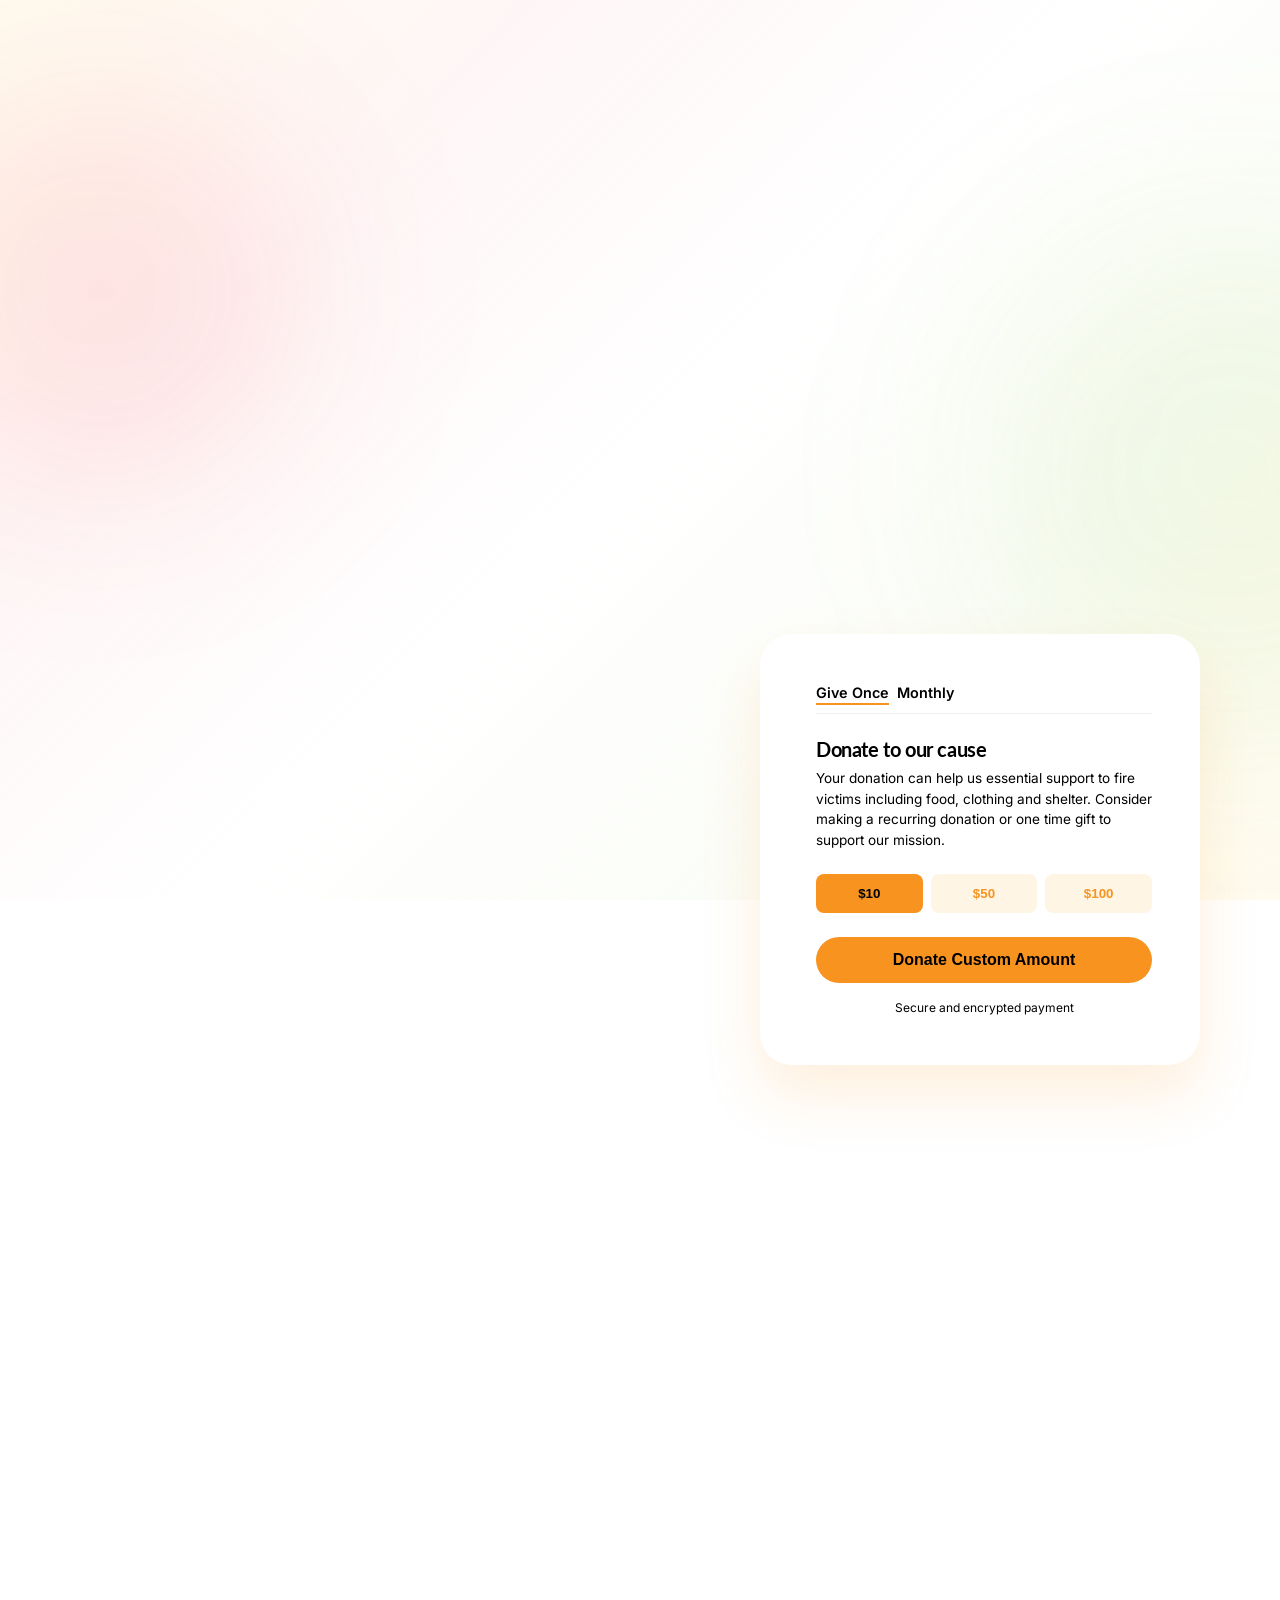
==== index.html @ 516f6cf6 "Introduce dedicated responsive donation page with Bank and PayPal layouts" ====
<!DOCTYPE html>
<html lang="en">
<head>
    <meta charset="UTF-8">
    <meta name="viewport" content="width=device-width, initial-scale=1.0">
    <title>Fire Victim Friends | Rekindling Hope</title>
    <meta name="description" content="Support and relief to fire victims in Uganda.">
    
    <!-- Fonts: Lato (Headings) & Inter (Body) -->
    <link rel="preconnect" href="https://fonts.googleapis.com">
    <link rel="preconnect" href="https://fonts.gstatic.com" crossorigin>
    <link href="https://fonts.googleapis.com/css2?family=Inter:wght@400;500;600&family=Lato:wght@400;700;800;900&display=swap" rel="stylesheet">
    
    <!-- Icons -->
    <script src="https://unpkg.com/@phosphor-icons/web"></script>
    
    <!-- CSS -->
    <link rel="stylesheet" href="css/style.css">
</head>
<body>

    <!-- Decorative Gradients Behind the App Wrapper -->
    <div class="blob blob-1"></div>
    <div class="blob blob-2"></div>

    <div class="app-wrapper">
        <!-- Modern Header -->
        <header class="site-header reveal">
            <a href="index.html" class="logo-container">
                <img src="https://i.imgur.com/8jLqH6D.png" alt="Fire Victim Friends Logo" style="height: 50px; width: auto; display: block; background: transparent;">
            </a>
            
            <nav class="header-nav">
                <a href="index.html" class="nav-link">Home</a>
                <a href="projects.html" class="nav-link">Our Projects</a>
                <a href="social-enterprise.html" class="nav-link">Social Enterprise</a>
                <a href="volunteer.html" class="nav-link">Volunteer</a>
                <a href="partnership.html" class="nav-link">Partnerships</a>
                <a href="about.html" class="nav-link">About Us</a>
                <a href="contact.html" class="nav-link">Contact Us</a>
            </nav>
            
            <div style="display:flex; gap: 12px; align-items: center;">
                <a href="#donate" class="btn btn-primary" style="padding: 10px 20px; font-size: 0.9rem;">
                    Donate <i class="ph-bold ph-heart"></i>
                </a>
                <button class="mobile-toggle" aria-label="Toggle Menu">
                    <i class="ph-bold ph-list"></i>
                </button>
            </div>
        </header>

        <!-- Dynamic Hero Section -->
        <div class="container" style="padding-top: 80px;">
            <div class="hero-wrapper" style="position: relative;">
                <section class="hero reveal">
                    <div class="hero-slider">
                        <!-- Slide 1 -->
                        <div class="hero-slide active">
                            <img src="https://i.imgur.com/C4ffpDA.jpg" alt="Emergency Relief" class="hero-bg">
                            <div class="hero-gradient"></div>
                            <div class="hero-content">
                                <div style="background:var(--color-primary-orange); display:inline-block; padding:8px 16px; border-radius:100px; font-weight:700; font-family:var(--font-heading); color:#FFF; margin-bottom: 24px;">
                                    Rekindling Hope, Rebuilding lives
                                </div>
                                <h1 class="hero-title">Together, We Can<br>Transform Lives</h1>
                                <p class="hero-subtitle">Fire victim friends is an organization established to provide support, relief and advocacy to fire victims in Uganda. Recognizing the devastating impact of fires on communities we aim to bridge the gap in emergency response, rehabilitation and reintegration.</p>
                                <div style="display:flex; gap:16px; margin-top:32px;">
                                    <a href="#donate" class="btn btn-primary">Donate Now</a>
                                    <a href="#involved" class="btn btn-outline" style="border-color:rgba(255,255,255,0.5); color:white;">Get Involved <i class="ph-bold ph-arrow-right"></i></a>
                                </div>
                            </div>
                        </div>
                        
                        <!-- Slide 2 -->
                        <div class="hero-slide">
                            <img src="https://i.imgur.com/4928Tff.jpg" alt="Prevention" class="hero-bg">
                            <div class="hero-gradient"></div>
                            <div class="hero-content">
                                <div style="background:var(--color-primary-red); display:inline-block; padding:8px 16px; border-radius:100px; font-weight:700; font-family:var(--font-heading); color:#FFF; margin-bottom: 24px;">
                                    Fire Prevention & Awareness
                                </div>
                                <h1 class="hero-title">Empowering Communities<br>Through Education</h1>
                                <p class="hero-subtitle">Conducting vital fire safety workshops and equipping schools, homes, and markets against future tragedies to save lives before disaster strikes.</p>
                                <div style="display:flex; gap:16px; margin-top:32px;">
                                    <a href="#donate" class="btn btn-primary">Donate Now</a>
                                    <a href="#involved" class="btn btn-outline" style="border-color:rgba(255,255,255,0.5); color:white;">Learn More <i class="ph-bold ph-arrow-right"></i></a>
                                </div>
                            </div>
                        </div>

                        <!-- Slide 3 -->
                        <div class="hero-slide">
                            <img src="https://i.imgur.com/upniMrK.jpg" alt="Rebuilding" class="hero-bg">
                            <div class="hero-gradient"></div>
                            <div class="hero-content">
                                <div style="background:var(--color-teal); display:inline-block; padding:8px 16px; border-radius:100px; font-weight:700; font-family:var(--font-heading); color:#FFF; margin-bottom: 24px;">
                                    Psychosocial Support
                                </div>
                                <h1 class="hero-title">Healing Trauma,<br>Rebuilding Lives</h1>
                                <p class="hero-subtitle">Providing counseling, therapy, and peer support networks designed to help families and vulnerable children overcome the psychological devastation of fires.</p>
                                <div style="display:flex; gap:16px; margin-top:32px;">
                                    <a href="#donate" class="btn btn-primary">Donate Now</a>
                                    <a href="#involved" class="btn btn-outline" style="border-color:rgba(255,255,255,0.5); color:white;">Learn More <i class="ph-bold ph-arrow-right"></i></a>
                                </div>
                            </div>
                        </div>
                    </div>
                </section>
                <!-- Floating Donate Widget -->
                <div class="floating-widget" id="donate">
                    <div class="widget-tabs">
                        <div class="widget-tab active">Give Once</div>
                        <div class="widget-tab">Monthly</div>
                    </div>
                    <h3 style="font-size:1.25rem; margin-bottom:8px;">Donate to our cause</h3>
                    <p style="font-size:0.85rem; margin-bottom:16px;">Your donation can help us essential support to fire victims including food, clothing and shelter. Consider making a recurring donation or one time gift to support our mission.</p>
                    
                    <div class="donation-amounts">
                        <button class="amt-btn active">$10</button>
                        <button class="amt-btn">$50</button>
                        <button class="amt-btn">$100</button>
                    </div>
                    
                    <button class="btn btn-primary" style="width: 100%;">Donate Custom Amount</button>
                    <p style="text-align:center; font-size:0.75rem; color:var(--color-text-gray); margin-top:16px;">
                        <i class="ph-fill ph-lock-key"></i> Secure and encrypted payment
                    </p>
                </div>
            </div> <!-- End hero-wrapper -->
            
            <!-- About & Mission Section -->
            <section class="section" style="padding-top: 260px;" id="about">
                <div class="support-inline reveal" style="justify-content:center; text-align:center; position:relative; display:flex; flex-direction:column; align-items:center;">
                    <h2 style="font-size:clamp(3rem, 5vw, 4rem); font-weight:900; letter-spacing:-0.03em; max-width:800px; margin:0 auto; line-height:1.1;">
                        Our Journey of <span style="background: linear-gradient(135deg, var(--color-primary-orange), var(--color-primary-red)); -webkit-background-clip: text; background-clip: text; -webkit-text-fill-color: transparent;">Impact:</span><br>Transforming Lives
                    </h2>
                    <!-- Hand-drawn style arrow SVG positioned relatively off-center -->
                    <svg class="drawn-arrow" viewBox="0 0 100 50" fill="none" stroke="currentColor" stroke-width="4" stroke-linecap="round" style="position:relative; margin-top:16px; transform:translateY(0) scale(1.2);">
                        <path d="M5,25 Q50,-10 95,25 M80,10 L95,25 L80,40" />
                    </svg>
                </div>

                <div class="bento-grid">
                    <!-- Founder Story (Span 2) -->
                    <div class="bento-card card-span-2 row-span-2 reveal" style="background:#f68d1b;">
                        <h3 style="font-size: 2rem; margin-bottom: 16px; color:#000;">From Tragedy to Action</h3>
                        <p style="margin-bottom: 24px; color:#000;">Our journey began when founder Muhereza Augustine witnessed a devastating fire ravage a school dormitory, leaving hundreds without belongings. This trauma sparked a deep empathy and a vow to extend a helping hand to fire victims, and so FVF was born. We are committed to providing immediate relief, long-term support, and advocating for fire prevention and safety.</p>
                        <img src="https://i.imgur.com/TGIzqh8.jpg" alt="Students Help" style="border-radius:var(--radius-md); height: 180px; width: 100%; object-fit: cover;">
                    </div>

                    <!-- Mission Card -->
                    <div class="bento-card stat-card blue reveal" style="transition-delay: 0.1s; padding: var(--space-lg);">
                        <i class="ph-fill ph-target" style="font-size:2rem; margin-bottom:16px;"></i>
                        <h4 style="font-size:1.5rem; margin-bottom:8px; color:#ffffff;">Our Mission</h4>
                        <p style="color:rgba(255,255,255,0.9); font-size:1rem;">Fire victim friends (fvf) provides emotional support resources and relief to those affected by fires helping them rebuild their lives.</p>
                    </div>

                    <!-- Vision Card -->
                    <div class="bento-card stat-card purple reveal" style="transition-delay: 0.2s; padding: var(--space-lg);">
                        <i class="ph-fill ph-eye" style="font-size:2rem; margin-bottom:16px;"></i>
                        <h4 style="font-size:1.5rem; margin-bottom:8px; color:#ffffff;">Our Vision</h4>
                        <p style="color:rgba(255,255,255,0.9); font-size:1rem;">A world where fire victims receive compassionate support, empowering them to overcome tragedy and thrive.</p>
                    </div>

                    <!-- Values Card (Span 2) -->
                    <div class="bento-card card-span-2 reveal" style="background:#F4F9FF; border:1px solid #E1EFFF; display:flex; flex-direction:column; justify-content:center;">
                        <h3 style="font-size: 1.7rem; color:var(--color-primary-blue); margin-bottom: 16px;">Our Core Values</h3>
                        <div style="display:flex; flex-wrap:wrap; gap:12px;">
                            <span style="background:white; color:var(--color-primary-blue); padding:8px 16px; border-radius:100px; font-weight:600; font-size:0.9rem; box-shadow:0 2px 10px rgba(0,0,0,0.05);">Compassion</span>
                            <span style="background:white; color:var(--color-primary-orange); padding:8px 16px; border-radius:100px; font-weight:600; font-size:0.9rem; box-shadow:0 2px 10px rgba(0,0,0,0.05);">Empathy</span>
                            <span style="background:white; color:var(--color-lime); padding:8px 16px; border-radius:100px; font-weight:600; font-size:0.9rem; box-shadow:0 2px 10px rgba(0,0,0,0.05);">Support</span>
                            <span style="background:white; color:var(--color-teal); padding:8px 16px; border-radius:100px; font-weight:600; font-size:0.9rem; box-shadow:0 2px 10px rgba(0,0,0,0.05);">Integrity</span>
                            <span style="background:white; color:var(--color-primary-red); padding:8px 16px; border-radius:100px; font-weight:600; font-size:0.9rem; box-shadow:0 2px 10px rgba(0,0,0,0.05);">Community</span>
                        </div>
                    </div>
                </div>
            </section>

            <!-- Programs & Work Section -->
            <section class="section" id="programs" style="padding-top:0;">
                <div class="support-inline reveal" style="margin-top:0; justify-content:center; text-align:center;">
                    <h2 style="font-size:clamp(2.5rem, 4.5vw, 3.5rem); font-weight:900; letter-spacing:-0.03em; max-width:800px; margin:0 auto; line-height:1.1;">
                        Our <span style="background: linear-gradient(135deg, var(--color-primary-blue), var(--color-teal)); -webkit-background-clip: text; background-clip: text; -webkit-text-fill-color: transparent;">Work:</span> 5 Main Programs
                    </h2>
                </div>
                
                <div class="bento-grid">
                    <!-- Program 1: Emergency relief -->
                    <div class="bento-card card-span-2 reveal" style="padding: 0; display:flex; flex-direction:column;">
                        <img src="https://i.imgur.com/C4ffpDA.jpg" style="width: 100%; height: 220px; object-fit: cover;">
                        <div style="padding: var(--space-xl); display:flex; gap:16px; align-items:flex-start;">
                            <div style="background:var(--color-primary-red); color:white; padding:16px; border-radius:16px;">
                                <i class="ph-bold ph-first-aid-kit" style="font-size:2rem;"></i>
                            </div>
                            <div>
                                <h3 style="font-size:1.5rem; margin-bottom:8px; color:var(--color-primary-red);">1. Emergency Relief and Support</h3>
                                <p style="font-size:0.95rem; margin-bottom:12px; color:#000;"><strong>Objective:</strong> Provide immediate relief and support to fire victims in Uganda including food, shelter, clothing, financial and medical assistance.</p>
                                <p style="font-size:0.85rem; margin-bottom:8px; color:#000;"><strong>Target Group:</strong> Fire victim in Uganda, affected in schools, homes, markets or vehicle fires.</p>
                                <ul style="font-size:0.85rem; padding-left:16px; color:#000;">
                                    <li>Distribute emergency relief supplies eg food, blankets and clothing</li>
                                    <li>Provide medical assistance and psychological support</li>
                                    <li>Offer temporary shelter and accomodation program</li>
                                </ul>
                                <a href="emergency-relief.html" class="btn btn-outline" style="border-color:var(--color-primary-red); color:#000; margin-top:24px; border-width:2px; font-weight:700;">EXPLORE EXCLUSIVE LAYOUT <i class="ph-bold ph-arrow-right"></i></a>
                            </div>
                        </div>
                    </div>

                    <!-- Program 2: Fire prevention -->
                    <div class="bento-card card-span-2 reveal" style="padding: 0; display:flex; flex-direction:column; transition-delay: 0.1s;">
                        <img src="https://i.imgur.com/BBdbvI9.jpg" style="width: 100%; height: 220px; object-fit: cover;">
                        <div style="padding: var(--space-xl); display:flex; gap:16px; align-items:flex-start;">
                            <div style="background:var(--color-primary-orange); color:white; padding:16px; border-radius:16px;">
                                <i class="ph-bold ph-shield-warning" style="font-size:2rem;"></i>
                            </div>
                            <div>
                                <h3 style="font-size:1.5rem; margin-bottom:8px; color:var(--color-primary-orange);">2. Fire Prevention and Awareness</h3>
                                <p style="font-size:0.95rem; margin-bottom:12px; color:#000;"><strong>Objective:</strong> Raise awareness about fire prevention and safety measures in Uganda, particularly in schools, homes and markets.</p>
                                <p style="font-size:0.85rem; margin-bottom:8px; color:#000;"><strong>Target Group:</strong> Communities, schools and market vendors in Uganda</p>
                                <ul style="font-size:0.85rem; padding-left:16px; color:#000;">
                                    <li>Conduct fire safety workshops and training sessions.</li>
                                    <li>Distribute safety materials such as brochures and posters.</li>
                                    <li>Organise community events and campaigns.</li>
                                </ul>
                                <a href="#" class="btn btn-outline" style="border-color:var(--color-primary-orange); color:#000; margin-top:24px; border-width:2px; font-weight:700;">LEARN MORE</a>
                            </div>
                        </div>
                    </div>

                    <!-- Program 3: Livelihood -->
                    <div class="bento-card card-span-2 reveal" style="padding: 0; display:flex; flex-direction:column;">
                        <img src="https://i.imgur.com/cbEAkJA.jpg" style="width: 100%; height: 220px; object-fit: cover;">
                        <div style="padding: var(--space-xl); display:flex; gap:16px; align-items:flex-start;">
                            <div style="background:var(--color-lime); color:white; padding:16px; border-radius:16px;">
                                <i class="ph-bold ph-briefcase" style="font-size:2rem;"></i>
                            </div>
                            <div>
                                <h3 style="font-size:1.5rem; margin-bottom:8px; color:var(--color-lime);">3. Livelihood Support & Econ Dev</h3>
                                <p style="font-size:0.95rem; margin-bottom:12px; color:#000;"><strong>Objective:</strong> Support fire victims in rebuilding their livehoods and achieving economic empowerment</p>
                                <p style="font-size:0.85rem; margin-bottom:8px; color:#000;"><strong>Target Group:</strong> Fire victims who lost their business or livelihoods.</p>
                                <ul style="font-size:0.85rem; padding-left:16px; color:#000;">
                                    <li>Provide vocational training and business skills development</li>
                                    <li>Offer microfinance and start up support for businesses</li>
                                    <li>Provide tools and equipments for income generating activities.</li>
                                </ul>
                                <a href="#" class="btn btn-outline" style="border-color:var(--color-lime); color:#000; margin-top:24px; border-width:2px; font-weight:700;">LEARN MORE</a>
                            </div>
                        </div>
                    </div>

                    <!-- Program 4: Psychosocial -->
                    <div class="bento-card card-span-2 reveal" style="padding: 0; display:flex; flex-direction:column; transition-delay: 0.1s;">
                        <img src="https://i.imgur.com/TGIzqh8.jpg" style="width: 100%; height: 220px; object-fit: cover;">
                        <div style="padding: var(--space-xl); display:flex; gap:16px; align-items:flex-start;">
                            <div style="background:var(--color-teal); color:white; padding:16px; border-radius:16px;">
                                <i class="ph-bold ph-heart" style="font-size:2rem;"></i>
                            </div>
                            <div>
                                <h3 style="font-size:1.5rem; margin-bottom:8px; color:var(--color-teal);">4. Psychosocial Support & Trauma</h3>
                                <p style="font-size:0.95rem; margin-bottom:12px; color:#000;">Healing fire victims particularly children and vulnerable populations.</p>
                                <p style="font-size:0.85rem; margin-bottom:8px; color:#000;"><strong>Target Group:</strong> Fire victims who have experienced trauma and distress</p>
                                <ul style="font-size:0.85rem; padding-left:16px; color:#000;">
                                    <li>Conduct counseling and therapy sessions.</li>
                                    <li>Organise support groups and peer-peer support networks</li>
                                    <li>Provide play therapy and recreational activities for children.</li>
                                </ul>
                                <a href="#" class="btn btn-outline" style="border-color:var(--color-teal); color:#000; margin-top:24px; border-width:2px; font-weight:700;">LEARN MORE</a>
                            </div>
                        </div>
                    </div>

                    <!-- Program 5 & FsF Grant Funding -->
                    <div class="bento-card card-span-4 impact-hero-card reveal" style="border-radius: var(--radius-2xl);">
                        <div class="ih-content">
                            <div class="program-pill" style="background:#fff; color:var(--color-primary-blue);">5. Safety Infrastructure & FsF Grant</div>
                            <h3 style="font-size:2.2rem; margin-bottom:16px; color:#fff;">Fire safety infrastructure and equipment & FsF Grant Funding</h3>
                            <p style="color:rgba(255,255,255,0.9); margin-bottom:12px;"><strong>Objective:</strong> Improve fire safety infrastructure and equipment in schools homes and markets in Uganda.</p>
                            <ul style="color:rgba(255,255,255,0.9); font-size:0.95rem; padding-left:20px; margin-bottom:24px;">
                                <li>Install fire alarms and suppression systems</li>
                                <li>Provide fire extinguishers and other fire fighting equipments</li>
                                <li>Conduct fire safety inspection and risks assessments.</li>
                            </ul>
                            <p style="background:#fff; color:#000; padding:16px; border-radius:12px; font-size:0.95rem;"><strong>NB: Adding FsF grant funding content:</strong> Our grant funding programs are set to offer financial assistance to victims re-entering the workforce and launching new startups. Apply today for livelihood rehabilitation.</p>
                            <a href="#" class="btn btn-outline" style="border-color:var(--color-primary-blue); color:#000; background:#fff; margin-top:16px; border-width:2px; font-weight:700;">LEARN MORE</a>
                        </div>
                        <div class="ih-image">
                            <!-- Needs a vertical image -->
                            <img src="https://i.imgur.com/BBdbvI9.jpg" alt="Livelihood">
                        </div>
                    </div>
                </div>
            </section>
            
            <!-- Get Involved Section -->
            <section class="section" id="involved" style="padding-top:0;">
                <div class="bento-grid">
                    <div class="bento-card card-span-4 reveal" style="background:#8fc740; color:#000; padding:var(--space-2xl);">
                        <div style="text-align:center; margin-bottom:32px;">
                            <h2 style="font-size:3rem; margin-bottom:16px; color:#000;">Get Involved</h2>
                            <p style="max-width:600px; margin:0 auto; color:#000; font-size:1.1rem;">At fvf we believe everyone deserves support and hope after a fire disaster. You can get involved through:</p>
                        </div>
                        
                        <div class="get-involved-grid">
                            <!-- Volunteer -->
                            <div style="background:white; padding:24px; border-radius:16px; box-shadow:var(--shadow-soft);">
                                <div class="icon-frame pulse-anim" style="background:var(--color-primary-blue); color:white;">
                                    <i class="ph-bold ph-users" style="font-size:1.8rem;"></i>
                                </div>
                                <h4 style="font-size:1.25rem; margin-bottom:8px; color:var(--color-primary-blue);">Volunteer with us</h4>
                                <p style="font-size:0.9rem; color:#000;">Join our team of dedicated volunteers who help us provide support to fire victims. Participate in our outreach programs and grant funding programs, fundraising events and disaster response efforts.</p>
                            </div>
                            
                            <!-- Support Enterprises -->
                            <div style="background:white; padding:24px; border-radius:16px; box-shadow:var(--shadow-soft);">
                                <div class="icon-frame pulse-anim" style="background:var(--color-lime); color:white; animation-delay: 0.2s;">
                                    <i class="ph-bold ph-shopping-cart" style="font-size:1.8rem;"></i>
                                </div>
                                <h4 style="font-size:1.25rem; margin-bottom:8px; color:var(--color-lime);">Support our social enterprises</h4>
                                <p style="font-size:0.9rem; color:#000;">Supporting our fvf social enterprises helps us raise funds to help fire victims out there. Any purchase can make a great difference to fire victims.</p>
                            </div>

                            <!-- Spread the word -->
                            <div style="background:white; padding:24px; border-radius:16px; box-shadow:var(--shadow-soft);">
                                <div class="icon-frame pulse-anim" style="background:var(--color-primary-orange); color:white; animation-delay: 0.4s;">
                                    <i class="ph-bold ph-megaphone" style="font-size:1.8rem;"></i>
                                </div>
                                <h4 style="font-size:1.25rem; margin-bottom:8px; color:var(--color-primary-orange);">Spread the word</h4>
                                <p style="font-size:0.9rem; color:#000;">Share our story and mission to a friend and family. Help us raise awareness about the importance of supporting fire victims and work we do.</p>
                            </div>

                            <!-- Partner with us -->
                            <div style="background:white; padding:24px; border-radius:16px; box-shadow:var(--shadow-soft);">
                                <div class="icon-frame pulse-anim" style="background:var(--color-teal); color:white; animation-delay: 0.6s;">
                                    <i class="ph-bold ph-handshake" style="font-size:1.8rem;"></i>
                                </div>
                                <h4 style="font-size:1.25rem; margin-bottom:8px; color:var(--color-teal);">Partner with us</h4>
                                <p style="font-size:0.9rem; color:#000;">Consider partnering with us to support our mission and goals. We welcome opportunities to collaborate with organizations and individuals who share our vision.</p>
                            </div>
                        </div>

                        <!-- Final Call to Action -->
                        <div style="text-align:center; margin-top:48px; padding-top:40px; border-top:1px solid rgba(0,0,0,0.1);">
                            <h3 style="font-size:2rem; margin-bottom:16px; color:#000;">Ready to make an impact?</h3>
                            <p style="font-size:1.1rem; color:#000; margin-bottom:24px; max-width: 600px; margin-left: auto; margin-right: auto;">Join us in our mission to bring relief, rebuild lives, and protect communities from the devastation of fires.</p>
                            <a href="#donate" class="btn btn-primary" style="font-size: 1.1rem; padding: 16px 32px; box-shadow: 0 10px 20px rgba(0,0,0,0.15); background:var(--color-primary-blue); color:#fff; border:none;">GET INVOLVED TODAY <i class="ph-bold ph-arrow-right"></i></a>
                        </div>
                    </div>
                </div>
            </section>

            <!-- Footer & Additional Content -->
            <!-- Awwwards-Level Premium Footer -->
            <div class="container" style="margin-bottom: var(--space-2xl); padding-bottom: var(--space-xl);">
                <footer class="premium-footer reveal" id="resources">
                    
                    <!-- Mega Typography CTA -->
                    <div class="footer-mega-cta">
                        <h2>Ready to build<br>impactful futures?</h2>
                        <a href="donate.html" class="btn btn-primary" style="padding: 16px 32px; font-size: 1.1rem; flex-shrink: 0;">Make an Impact <i class="ph-bold ph-arrow-right"></i></a>
                    </div>

                    <!-- Main Content Grid -->
                    <div class="footer-main-grid">
                        <!-- Brand Column -->
                        <div class="footer-brand">
                            <a href="index.html" class="logo-container" style="display:inline-flex; margin-bottom:24px; background: transparent; padding: 0;">
                                <img src="https://i.imgur.com/8jLqH6D.png" alt="Fire Victim Friends Logo" style="height: 100px; width: auto; display: block; background: transparent;">
                            </a>
                            <p>Providing emotional support, vital resources, and crisis relief to those affected by fires across Uganda.</p>
                            
                            <div class="footer-socials">
                                <a href="#" aria-label="Twitter"><i class="ph-fill ph-twitter-logo"></i></a>
                                <a href="#" aria-label="Instagram"><i class="ph-fill ph-instagram-logo"></i></a>
                                <a href="#" aria-label="LinkedIn"><i class="ph-fill ph-linkedin-logo"></i></a>
                                <a href="#" aria-label="Facebook"><i class="ph-fill ph-facebook-logo"></i></a>
                            </div>
                        </div>

                        <!-- Navigation 1 -->
                        <div class="footer-links">
                            <h4>Explore Platform</h4>
                            <ul>
                                <li><a href="about.html">About FVF</a></li>
                                <li><a href="projects.html">Our Mission</a></li>
                                <li><a href="index.html#grant">FsF Grant Funding</a></li>
                                <li><a href="partnership.html">Partners & Donors</a></li>
                            </ul>
                        </div>

                        <!-- Navigation 2 -->
                        <div class="footer-links">
                            <h4>Resources</h4>
                            <ul>
                                <li><a href="#">Latest News</a></li>
                                <li><a href="#">Impact Reports</a></li>
                                <li><a href="#">Gallery & Media</a></li>
                                <li><a href="contact.html">Contact Us</a></li>
                            </ul>
                        </div>

                        <!-- Newsletter Column -->
                        <div class="footer-links">
                            <h4>Stay Updated</h4>
                            <p style="color: #fff; font-size: 0.95rem; margin-bottom: 0;">Join our community newsletter for impact stories and urgent initiatives.</p>
                            <form class="nl-form" onsubmit="event.preventDefault();">
                                <input type="email" class="nl-input" placeholder="Enter your email address" required>
                                <button type="submit" class="nl-submit" aria-label="Subscribe"><i class="ph-bold ph-arrow-right"></i></button>
                            </form>
                        </div>
                    </div>

                    <!-- Sub Footer -->
                    <div class="footer-bottom">
                        <div>&copy; 2026 Fire Victim Friends NGO. "Rekindling Hope, Rebuilding lives"</div>
                        <div class="footer-bottom-links">
                            <a href="#">Privacy Policy</a>
                            <a href="#">Terms of Service</a>
                            <a href="#" onclick="window.scrollTo({top: 0, behavior: 'smooth'}); return false;">Back to Top <i class="ph-bold ph-caret-up"></i></a>
                        </div>
                    </div>
                </footer>
            </div>
        </div>
    </div>

    <!-- Lenis Smooth Scroll -->
    <script src="https://cdn.jsdelivr.net/gh/studio-freight/lenis@1.0.29/bundled/lenis.min.js"></script>
    
    <!-- Custom Interactions -->
    <script src="js/main.js"></script>
</body>
</html>
---- css/style.css ----
:root {
  /* Brand Colors from Logo */
  --color-primary-red: #ED1C24;
  --color-primary-orange: #F7931E;
  --color-primary-blue: #2E3192;
  --color-light-blue: #00AEEF;
  --color-teal: #00A79D;
  --color-lime: #8CC63F;

  /* Modern Palette for the Bento Design */
  --color-bg-gradient-start: #FFE4CC;
  --color-bg-gradient-end: #FFFFFF;
  --color-card-bg: #FFFFFF;
  
  /* Accent stat box colors */
  --color-stat-purple: var(--color-primary-blue);
  --color-stat-orange: var(--color-primary-orange);
  --color-stat-blue: var(--color-light-blue);
  --color-stat-yellow: var(--color-lime);

  /* Text Colors */
  --color-text-dark: #000000;
  --color-text-gray: #000000;
  --color-text-light: #FFFFFF;

  /* Typography */
  --font-heading: 'Lato', sans-serif;
  --font-body: 'Inter', sans-serif;

  /* Radii */
  --radius-sm: 8px;
  --radius-md: 16px;
  --radius-lg: 24px;
  --radius-xl: 32px;
  --radius-2xl: 48px;
  --radius-full: 9999px;

  /* Spacing */
  --space-xs: 8px;
  --space-sm: 16px;
  --space-md: 24px;
  --space-lg: 32px;
  --space-xl: 48px;
  --space-2xl: 64px;
  --space-3xl: 96px;
  --space-4xl: 128px;

  /* Shadows */
  --shadow-soft: 0 10px 40px rgba(0, 0, 0, 0.05);
  --shadow-hover: 0 20px 50px rgba(0, 0, 0, 0.1);
  --shadow-floating: 0 30px 60px rgba(247, 147, 30, 0.15);
}

/* Reset */
* {
  margin: 0;
  padding: 0;
  box-sizing: border-box;
}

html {
  font-size: 16px;
}

html, body {
  overflow-x: hidden;
  width: 100%;
}

body {
  font-family: var(--font-body);
  color: var(--color-text-dark);
  background-color: #FFF;
  line-height: 1.5;
  -webkit-font-smoothing: antialiased;
  padding: 0;
}

body::before {
  content: '';
  position: fixed;
  top: 0; left: 0;
  width: 100vw; height: 100vh;
  z-index: -10;
  pointer-events: none;
  background: linear-gradient(135deg, rgba(255, 245, 214, 0.4) 0%, rgba(237, 28, 36, 0.04) 25%, #ffffff 50%, rgba(140, 198, 63, 0.04) 75%, rgba(255, 245, 214, 0.4) 100%);
  transform: translateZ(0); /* Cache the underlying huge gradient texture */
}

/* Typography */
h1, h2, h3, h4, h5, h6 {
  font-family: var(--font-heading);
  color: var(--color-text-dark);
  line-height: 1.1;
  letter-spacing: -0.02em;
}

p {
  color: var(--color-text-gray);
}

a {
  text-decoration: none;
  color: inherit;
}

img {
  max-width: 100%;
  border-radius: var(--radius-lg);
  display: block;
}

/* App Wrapper styling */
.app-wrapper {
  max-width: 1440px;
  margin: 0 auto;
  background-color: transparent;
  width: 100%;
  position: relative;
}

/* Header */
.site-header {
  position: fixed;
  top: 0;
  left: 0;
  right: 0;
  margin: 0 auto;
  max-width: 1440px;
  width: 100%;
  padding: 24px var(--space-lg);
  display: flex;
  justify-content: space-between;
  align-items: center;
  z-index: 100;
  background: transparent;
  transition: all 0.4s cubic-bezier(0.4, 0, 0.2, 1);
}

.site-header.scrolled {
  top: 16px;
  left: 0;
  right: 0;
  margin: 0 auto;
  transform: none; /* Prevent lenis inherited offsets */
  width: calc(100% - 32px);
  max-width: 1400px; /* Increased to house all 7 links safely */
  padding: 12px 24px;
  background: rgba(255, 255, 255, 0.98);
  box-shadow: 0 10px 40px rgba(0,0,0,0.08); /* White pill sticky shadow */
  border-radius: var(--radius-full);
}

.logo-container {
  display: flex;
  align-items: center;
  background: transparent;
}

.header-nav {
  display: flex;
  gap: var(--space-md);
  align-items: center;
  background: transparent;
  padding: 8px 16px;
  white-space: nowrap;
}

.nav-link {
  font-weight: 700;
  font-size: 0.95rem;
  color: var(--color-text-dark);
  transition: color 0.2s;
}

.nav-link:hover {
  color: var(--color-primary-orange);
}

/* Buttons */
.btn {
  display: inline-flex;
  align-items: center;
  justify-content: center;
  gap: 8px;
  padding: 14px 28px;
  border-radius: var(--radius-full);
  font-weight: 600;
  font-size: 1rem;
  cursor: pointer;
  transition: all 300ms cubic-bezier(0.4, 0, 0.2, 1);
  border: none;
  position: relative;
  overflow: hidden;
  white-space: nowrap;
  text-overflow: ellipsis;
  max-width: 100%;
}

.btn-primary {
  background: var(--color-primary-orange);
  color: var(--color-text-dark);
}

.btn-primary:hover {
  transform: scale(1.02) translateY(-2px);
  box-shadow: 0 10px 20px rgba(247, 147, 30, 0.3), 0 0 15px rgba(247, 147, 30, 0.5); /* Lift + Glow */
}

.btn-secondary {
  background: var(--color-primary-blue);
  color: var(--color-text-light);
}

.btn-secondary:hover {
  background: #1f2770;
  transform: scale(1.02) translateY(-2px);
  box-shadow: 0 10px 20px rgba(46, 49, 146, 0.3), 0 0 15px rgba(46, 49, 146, 0.5); /* Glow */
}

.btn-outline {
  background: transparent;
  border: 1px solid var(--color-text-dark);
}

.btn-outline:hover {
  transform: scale(1.02) translateY(-2px);
  box-shadow: 0 10px 20px rgba(0,0,0,0.1);
}

/* Scroll Reveal Animations */
.reveal {
  opacity: 0;
  transform: translateY(20px);
  transition: opacity 600ms ease-out, transform 600ms ease-out;
}

.reveal.active {
  opacity: 1;
  transform: translateY(0);
}

/* Fix CSS Containing Block bug on mobile menu */
.site-header.reveal.active {
  transform: none !important;
}

/* Utility Layout */
.section {
  padding: var(--space-3xl) 0;
  position: relative;
}

.container {
  max-width: 1200px;
  margin: 0 auto;
  padding: 0 var(--space-md);
}

/* Dynamic Hero Section */
.hero {
  border-radius: var(--radius-2xl);
  overflow: hidden;
  position: relative;
  min-height: 85vh;
  display: flex;
  align-items: center;
  padding: var(--space-3xl);
}

.hero-slider {
  position: absolute;
  top: 0;
  left: 0;
  width: 100%;
  height: 100%;
}

.hero-slide {
  position: absolute;
  top: 0;
  left: 0;
  width: 100%;
  height: 100%;
  opacity: 0;
  visibility: hidden;
  transition: opacity 1.2s ease-in-out, visibility 1.2s ease-in-out;
  display: flex;
  align-items: center;
  padding: var(--space-3xl);
}

.hero-slide.active {
  opacity: 1;
  visibility: visible;
  z-index: 1;
}

.hero-bg {
  position: absolute;
  top: 0;
  left: 0;
  width: 100%;
  height: 100%;
  object-fit: cover;
  z-index: -2;
}

.hero-gradient {
  position: absolute;
  top: 0;
  left: 0;
  width: 100%;
  height: 100%;
  background: linear-gradient(to right, rgba(0,0,0,0.8) 0%, rgba(0,0,0,0.4) 50%, rgba(0,0,0,0) 100%);
  z-index: -1;
}

.hero-content {
  width: 100%;
  max-width: 60%;
  z-index: 10;
  color: var(--color-text-light);
}

.hero-title {
  font-size: clamp(2.5rem, 4.5vw, 3.5rem);
  font-weight: 800;
  margin-bottom: var(--space-md);
  color: var(--color-text-light);
  line-height: 1.1;
}

.hero-title span {
  color: var(--color-primary-orange);
}

.hero-subtitle {
  font-size: 1.125rem;
  font-weight: 400;
  color: rgba(255,255,255,0.9);
  margin-bottom: var(--space-lg);
}

/* Floating Donate Widget Overlay */
.floating-widget {
  position: absolute;
  right: var(--space-sm);
  bottom: -220px;
  left: auto;
  background: var(--color-card-bg);
  border-radius: var(--radius-xl);
  padding: var(--space-xl) var(--space-xl) var(--space-xl) 56px;
  width: 440px;
  max-width: 100%;
  box-shadow: var(--shadow-floating);
  z-index: 50;
}

.widget-tabs {
  display: flex;
  gap: var(--space-xs);
  margin-bottom: var(--space-md);
  border-bottom: 1px solid #eee;
  padding-bottom: var(--space-xs);
}

.widget-tab {
  font-weight: 600;
  font-size: 0.9rem;
  color: var(--color-text-gray);
  cursor: pointer;
}

.widget-tab.active {
  color: var(--color-text-dark);
  border-bottom: 2px solid var(--color-primary-orange);
}

.donation-amounts {
  display: grid;
  grid-template-columns: repeat(3, 1fr);
  gap: var(--space-xs);
  margin: var(--space-md) 0;
}

.amt-btn {
  background: #FFF5E5;
  border: none;
  border-radius: var(--radius-sm);
  padding: 12px;
  font-weight: 600;
  color: var(--color-primary-orange);
  cursor: pointer;
  transition: all 0.2s;
}

.amt-btn.active, .amt-btn:hover {
  background: var(--color-primary-orange);
  color: var(--color-text-dark);
}

/* Support Inline Title */
.support-inline {
  display: flex;
  align-items: center;
  justify-content: space-between;
  margin-top: 0;
  margin-bottom: var(--space-xl);
}

.support-inline h2 {
  font-size: clamp(2rem, 4vw, 3rem);
  font-weight: 800;
  max-width: 600px;
  line-height: 1.15;
}

.drawn-arrow {
  width: 100px;
  height: auto;
  color: var(--color-primary-orange);
}

/* Bento Grid System */
.bento-grid {
  display: grid;
  grid-template-columns: repeat(4, 1fr);
  grid-auto-rows: minmax(200px, auto);
  gap: var(--space-md);
  margin-bottom: 0;
}

.get-involved-grid {
  display: grid;
  grid-template-columns: repeat(4, 1fr);
  gap: 24px;
}

.bento-card {
  background: var(--color-card-bg);
  border-radius: var(--radius-xl);
  padding: var(--space-xl);
  position: relative;
  overflow: hidden;
  box-shadow: var(--shadow-soft);
  transition: transform 300ms cubic-bezier(0.4, 0, 0.2, 1), box-shadow 300ms cubic-bezier(0.4, 0, 0.2, 1);
}

.bento-card:hover {
  transform: translateY(-4px) perspective(1000px) rotateX(2deg) rotateY(-2deg);
  box-shadow: 0 20px 50px rgba(0,0,0,0.15); /* Lift + Shadow */
}

.card-span-2 { grid-column: span 2; }
.card-span-3 { grid-column: span 3; }
.card-span-4 { grid-column: span 4; }
.row-span-2 { grid-row: span 2; }

.card-image-full {
  padding: 0;
}

.card-image-full img, .bento-card img {
  width: 100%;
  height: 100%;
  object-fit: cover;
  border-radius: var(--radius-xl);
  transition: transform 600ms cubic-bezier(0.4, 0, 0.2, 1);
}

.bento-card:hover img {
  transform: scale(1.05);
}

.card-image-full .card-overlay {
  position: absolute;
  bottom: 0;
  left: 0;
  width: 100%;
  padding: var(--space-lg);
  background: linear-gradient(to top, rgba(0,0,0,0.8), transparent);
  color: white;
  border-radius: 0 0 var(--radius-xl) var(--radius-xl);
}

/* Stat Cards */
.stat-card {
  display: flex;
  flex-direction: column;
  justify-content: center;
  color: white;
}

.stat-card.purple { background: var(--color-stat-purple); }
.stat-card.orange { background: var(--color-stat-orange); }
.stat-card.blue { background: var(--color-stat-blue); }
.stat-card.yellow { background: var(--color-stat-yellow); color: var(--color-text-dark); }

.stat-number {
  font-family: var(--font-heading);
  font-size: 3.5rem;
  font-weight: 900;
  line-height: 1;
  margin-bottom: var(--space-xs);
}

.stat-label {
  font-weight: 500;
  opacity: 0.9;
}

/* Special Impact Card Layout */
.impact-hero-card {
  background: var(--color-primary-blue);
  color: white;
  display: flex;
  align-items: center;
  gap: var(--space-lg);
  padding: var(--space-0); /* Use image on one side */
}

.ih-content {
  padding: var(--space-xl);
  flex: 1;
}

.ih-content h3 {
  font-size: 1.8rem;
  margin-bottom: 16px;
  line-height: 1.2;
}

.ih-image {
  flex: 1;
  height: 100%;
}
.ih-image img {
  height: 100%;
  border-radius: 0 var(--radius-xl) var(--radius-xl) 0;
}

/* Programs section inside Bento framework */
.program-pill {
  display: inline-flex;
  background: var(--color-bg-gradient-start);
  color: var(--color-primary-orange);
  padding: 6px 16px;
  border-radius: var(--radius-full);
  font-weight: 600;
  font-size: 0.85rem;
  margin-bottom: var(--space-sm);
}

.bento-card h3 {
  font-size: 1.75rem;
  margin-bottom: var(--space-xs);
}

.bento-card p {
  font-size: 0.95rem;
}

/* Footer modern look */
.footer-bento {
  background: #000;
  color: white;
  border-radius: var(--radius-2xl);
  padding: var(--space-3xl);
  display: grid;
  grid-template-columns: 2fr 1fr 1fr 1fr;
  gap: var(--space-xl);
  margin-top: 0;
}

.footer-bento h4 {
  color: white;
  margin-bottom: var(--space-md);
}

.footer-bento p, .footer-bento a {
  color: #fff;
  font-size: 0.95rem;
}

.footer-bento a:hover {
  color: var(--color-primary-orange);
}

/* Decorative Shapes */
@keyframes ambient-drift {
  0% { transform: translate(0, 0) scale(1); }
  33% { transform: translate(40px, -60px) scale(1.1); }
  66% { transform: translate(-30px, 30px) scale(0.95); }
  100% { transform: translate(0, 0) scale(1); }
}

.blob {
  position: fixed;
  border-radius: 50%;
  filter: blur(100px);
  z-index: -3;
  transform: translateZ(0); /* Hardware composite layer to isolate blur repaint cost */
}
.blob-1 {
  width: 400px;
  height: 400px;
  background: rgba(237, 28, 36, 0.09);
  top: 10%;
  left: -100px;
}
.blob-2 {
  width: 500px;
  height: 500px;
  background: rgba(140, 198, 63, 0.09);
  bottom: 20%;
  right: -200px;
  animation-delay: -10s;
  animation-duration: 25s;
}

/* Icon Frame Animations */
.icon-frame {
  width: 56px;
  height: 56px;
  border-radius: 40% 60% 70% 30% / 40% 50% 60% 50%;
  display: flex;
  align-items: center;
  justify-content: center;
  margin-bottom: 20px;
  box-shadow: var(--shadow-soft);
}

@keyframes blob-morph {
  0% { border-radius: 40% 60% 70% 30% / 40% 50% 60% 50%; }
  34% { border-radius: 70% 30% 50% 50% / 30% 30% 70% 70%; }
  67% { border-radius: 50% 50% 30% 70% / 50% 70% 30% 50%; }
  100% { border-radius: 40% 60% 70% 30% / 40% 50% 60% 50%; }
}

@keyframes pulse-soft {
  0% { transform: scale(1); }
  50% { transform: scale(1.08); }
  100% { transform: scale(1); }
}

.pulse-anim {
  animation: blob-morph 6s ease-in-out infinite, pulse-soft 3s infinite ease-in-out;
}

/* Responsive Grid */
@media (max-width: 1024px) {
  .bento-grid {
    grid-template-columns: repeat(2, 1fr);
  }
  .get-involved-grid {
    grid-template-columns: repeat(2, 1fr);
  }
  .card-span-3, .card-span-4 {
    grid-column: span 2;
  }
  .floating-widget {
    position: relative;
    right: 0;
    bottom: 0;
    width: 100%;
    margin-top: var(--space-lg);
  }
  .hero {
    flex-direction: column;
    align-items: flex-start;
    margin-right: 0;
  }
  #about {
    padding-top: var(--space-3xl) !important;
  }
}

.mobile-toggle {
  display: none;
  background: none;
  border: none;
  font-size: 1.8rem;
  color: var(--color-text-dark);
  cursor: pointer;
  padding: 4px;
}

/* Transform Navigation into a Mobile Drawer/Modal at 1200px and below */
@media (max-width: 1200px) {
  .mobile-toggle {
    display: flex;
    position: absolute;
    left: 50%;
    top: 50%;
    transform: translate(-50%, -50%);
    z-index: 1001; /* Stay above the menu */
    align-items: center;
    justify-content: center;
  }
  .header-nav {
    display: flex !important; /* Enable layout for transition */
    position: fixed;
    top: 0; left: 0;
    width: 100%; /* Use 100% instead of 100vw to avoid scrollbar overflow */
    height: 100vh;
    background: rgba(255, 255, 255, 0.98); /* Full screen frosted or solid */
    flex-direction: column;
    justify-content: center;
    align-items: center;
    padding: var(--space-2xl) 0;
    opacity: 0;
    visibility: hidden;
    transform: scale(0.95);
    transition: all 0.3s cubic-bezier(0.4, 0, 0.2, 1);
    z-index: 1000;
  }

  .header-nav.active {
    opacity: 1;
    visibility: visible;
    transform: scale(1);
  }
  .header-nav .nav-link {
    font-size: 1.7rem;
    padding: 16px 0;
    border-bottom: none;
    text-align: center;
    width: auto;
  }
}


@media (max-width: 768px) {
  .bento-grid {
    grid-template-columns: 1fr;
  }
  .get-involved-grid {
    grid-template-columns: 1fr;
  }
  .card-span-2, .card-span-3, .card-span-4 {
    grid-column: 1 / -1;
  }
  .row-span-2 {
    grid-row: auto;
  }
  .footer-bento {
    grid-template-columns: 1fr;
    padding: var(--space-xl);
  }
  .ih-image {
    display: none; /* Hide image on mobile for layout */
  }
  .container {
    padding: 0 var(--space-sm);
  }
  .section {
    padding: var(--space-xl) 0;
  }
  .hero, .hero-slide {
    padding: var(--space-xl) var(--space-md);
    min-height: 75vh;
  }
  .hero-content {
    max-width: 100%;
  }
  .hero-title {
    font-size: 2.5rem;
  }
  .bento-card {
    padding: var(--space-lg) !important;
  }
  .bento-card[style*="padding: 0"] {
    padding: 0 !important;
  }
  .bento-card > div[style*="padding: var(--space-xl)"] {
    padding: var(--space-lg) !important;
    flex-direction: column !important;
    align-items: flex-start !important;
  }
  .floating-widget {
    padding: var(--space-lg) !important;
  }
  .support-inline {
    flex-direction: column;
    text-align: center;
  }
  .support-inline h2 {
    font-size: 2.2rem !important;
    line-height: 1.2 !important;
  }
  .drawn-arrow {
    display: none;
  }
  .site-header {
    padding: 16px var(--space-md);
  }
  .site-header.scrolled {
    padding: 12px 20px;
    width: calc(100% - 24px);
  }
  .logo-container img {
    height: 40px !important;
  }
  .ih-content {
    padding: var(--space-lg) !important;
  }
}

@media (max-width: 480px) {
  .hero-title {
    font-size: 2rem;
  }
  .bento-card h3 {
    font-size: 1.35rem !important;
  }
  .bento-card h2 {
    font-size: 1.8rem !important;
  }
  .donation-amounts {
    grid-template-columns: 1fr;
  }
  .bento-card > div[style*="padding: var(--space-xl)"] {
    padding: var(--space-md) !important;
  }
  .support-inline h2 {
    font-size: 1.8rem !important;
  }
  .btn {
    padding: 10px 16px !important;
    font-size: 0.85rem !important;
    white-space: nowrap !important;
    overflow: hidden;
    text-overflow: ellipsis;
    max-width: 100%;
  }
}

/* Input Focus States */
input, textarea, select {
  transition: all 200ms cubic-bezier(0.4, 0, 0.2, 1);
}

input:focus, textarea:focus, select:focus {
  outline: 3px solid rgba(46, 49, 146, 0.5); /* Primary Blue */
  box-shadow: 0 0 10px rgba(46, 49, 146, 0.3); /* Soft Glow */
  border-color: var(--color-primary-blue) !important;
  transform: scale(1.01);
}

/* Accessibility */
@media (prefers-reduced-motion: reduce) {
  * {
    animation-duration: 0.01ms !important;
    animation-iteration-count: 1 !important;
    transition-duration: 0.01ms !important;
    scroll-behavior: auto !important;
  }
}

/* Premium Master Footer */
.premium-footer {
    background: #000;
    color: #fff;
    border-radius: var(--radius-2xl);
    padding: var(--space-3xl);
    margin-bottom: var(--space-3xl);
    position: relative;
    overflow: hidden;
    /* Soft top glow for dark theme integration */
    box-shadow: 0 -10px 40px rgba(0,0,0,0.1);
}

.footer-mega-cta {
    border-bottom: 1px solid rgba(255,255,255,0.1);
    padding-bottom: var(--space-2xl);
    margin-bottom: var(--space-2xl);
    display: flex;
    justify-content: space-between;
    align-items: center;
    gap: var(--space-xl);
}

.footer-mega-cta h2 {
    font-size: clamp(2.5rem, 5vw, 4rem);
    font-weight: 900;
    color: #fff;
    line-height: 1.1;
    margin: 0;
    letter-spacing: -0.02em;
}

.footer-main-grid {
    display: grid;
    grid-template-columns: 2fr 1fr 1fr 1.5fr;
    gap: var(--space-2xl);
}

.footer-brand p {
    color: #fff;
    font-size: 1.05rem;
    line-height: 1.6;
    margin-bottom: 24px;
    max-width: 350px;
}

.footer-socials {
    display: flex;
    gap: 16px;
}

.footer-socials a {
    display: flex;
    align-items: center;
    justify-content: center;
    width: 44px;
    height: 44px;
    border-radius: 50%;
    background: rgba(255,255,255,0.05);
    color: #fff;
    font-size: 1.25rem;
    border: 1px solid rgba(255,255,255,0.1);
    transition: all 0.3s cubic-bezier(0.4, 0, 0.2, 1);
}

.footer-socials a:hover {
    background: var(--color-primary-orange);
    color: #fff;
    transform: translateY(-4px);
    border-color: var(--color-primary-orange);
}

.footer-links h4 {
    font-size: 1.1rem;
    color: #fff;
    margin-bottom: 24px;
    font-weight: 700;
}

.footer-links ul {
    list-style: none;
    padding: 0;
    margin: 0;
}

.footer-links li {
    margin-bottom: 16px;
}

.footer-links a {
    color: #fff;
    text-decoration: none;
    font-size: 0.95rem;
    font-weight: 500;
    transition: all 0.3s ease;
    display: inline-flex;
    align-items: center;
}

.footer-links a::before {
    content: '→';
    opacity: 0;
    margin-left: -16px;
    color: var(--color-primary-orange);
    transition: all 0.3s ease;
    display: inline-block;
    padding-right: 8px;
    transform: translateX(-10px);
}

.footer-links a:hover {
    color: #fff;
    transform: translateX(12px);
}

.footer-links a:hover::before {
    opacity: 1;
    transform: translateX(0);
}

.footer-links a.active {
    color: var(--color-primary-orange);
}

/* Newsletter */
.nl-form {
    position: relative;
    margin-top: 16px;
}

.nl-input {
    width: 100%;
    background: rgba(255,255,255,0.05);
    border: 1px solid rgba(255,255,255,0.1);
    padding: 16px 20px;
    border-radius: var(--radius-full);
    color: #fff;
    font-family: inherit;
    font-size: 1rem;
    transition: all 0.3s ease;
}

.nl-input:focus {
    outline: none;
    background: rgba(255,255,255,0.08);
    border-color: rgba(255,255,255,0.3);
}

.nl-input::placeholder {
    color: rgba(255,255,255,0.4);
}

.nl-submit {
    position: absolute;
    right: 8px;
    top: 50%;
    transform: translateY(-50%);
    background: #fff;
    color: #000;
    border: none;
    width: 36px;
    height: 36px;
    border-radius: 50%;
    display: flex;
    align-items: center;
    justify-content: center;
    cursor: pointer;
    transition: all 0.3s ease;
}

.nl-submit:hover {
    background: var(--color-primary-orange);
    color: #fff;
}

.footer-bottom {
    margin-top: var(--space-3xl);
    padding-top: var(--space-xl);
    border-top: 1px solid rgba(255,255,255,0.1);
    display: flex;
    justify-content: space-between;
    align-items: center;
    flex-wrap: wrap;
    gap: 16px;
    font-size: 0.9rem;
    color: #fff;
}

.footer-bottom-links {
    display: flex;
    gap: 24px;
}

.footer-bottom-links a {
    color: #fff;
    text-decoration: none;
    transition: color 0.3s ease;
}

.footer-bottom-links a:hover {
    color: var(--color-primary-orange);
}

@media (max-width: 1024px) {
    .footer-main-grid {
        grid-template-columns: 1fr 1fr;
    }
}

@media (max-width: 768px) {
    .premium-footer {
        margin-left: calc(-1 * var(--space-sm));
        margin-right: calc(-1 * var(--space-sm));
        border-radius: 0;
        padding: var(--space-xl) var(--space-md);
    }
    .footer-mega-cta {
        flex-direction: column;
        text-align: left;
        align-items: flex-start;
        gap: var(--space-lg);
    }
    .footer-mega-cta h2 {
        font-size: 1.5rem; /* Ensures the text fits perfectly into exactly 2 lines on small screens */
        line-height: 1.3;
    }
    .footer-main-grid {
        grid-template-columns: repeat(2, 1fr);
        gap: var(--space-xl) var(--space-md);
    }
    .footer-brand {
        grid-column: span 2;
    }
    .footer-brand p {
        margin-bottom: 16px;
        font-size: 1.15rem; /* Increased size to not look small */
        max-width: 100%;
        line-height: 1.6;
    }
    .footer-links h4 {
        font-size: 1.25rem;
        margin-bottom: 20px;
    }
    .footer-links a {
        font-size: 1.1rem;
        padding: 4px 0;
    }
    .footer-main-grid > div:last-child {
        grid-column: span 2;
    }
    .footer-main-grid > div:last-child p {
        font-size: 1.1rem !important;
        margin-bottom: 12px !important;
    }
    .nl-input {
        padding: 18px 24px;
        font-size: 1.1rem;
    }
    .footer-bottom {
        flex-direction: column;
        justify-content: center;
        text-align: center;
        font-size: 1.05rem;
        gap: 24px;
        margin-top: var(--space-2xl);
    }
    .footer-bottom-links {
        flex-wrap: wrap;
        justify-content: center;
        gap: 20px;
    }
}
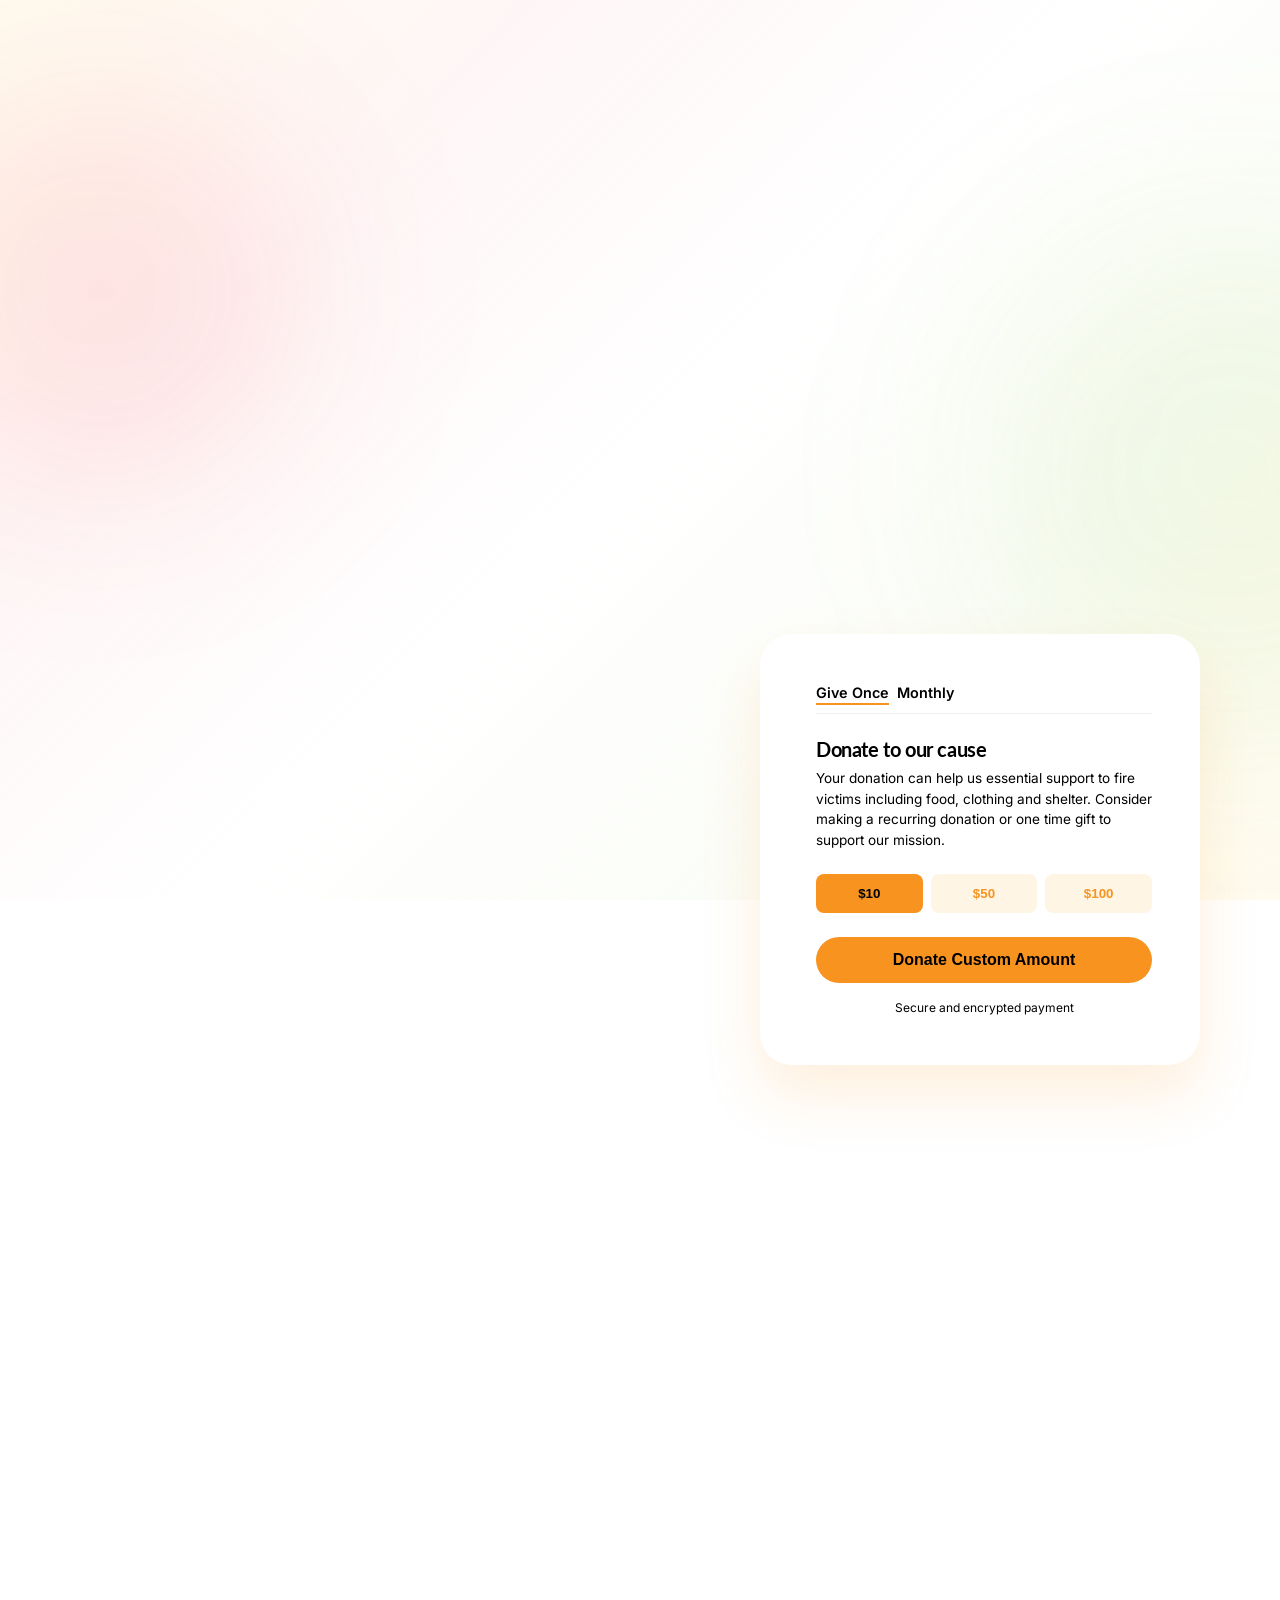
==== commit 68647c74: "Remove useless padding space below footer container site-wide" ====
--- a/index.html
+++ b/index.html
@@ -41,7 +41,7 @@
             </nav>
             
             <div style="display:flex; gap: 12px; align-items: center;">
-                <a href="#donate" class="btn btn-primary" style="padding: 10px 20px; font-size: 0.9rem;">
+                <a href="donate.html" class="btn btn-primary" style="padding: 10px 20px; font-size: 0.9rem;">
                     Donate <i class="ph-bold ph-heart"></i>
                 </a>
                 <button class="mobile-toggle" aria-label="Toggle Menu">
@@ -66,7 +66,7 @@
                                 <h1 class="hero-title">Together, We Can<br>Transform Lives</h1>
                                 <p class="hero-subtitle">Fire victim friends is an organization established to provide support, relief and advocacy to fire victims in Uganda. Recognizing the devastating impact of fires on communities we aim to bridge the gap in emergency response, rehabilitation and reintegration.</p>
                                 <div style="display:flex; gap:16px; margin-top:32px;">
-                                    <a href="#donate" class="btn btn-primary">Donate Now</a>
+                                    <a href="donate.html" class="btn btn-primary">Donate Now</a>
                                     <a href="#involved" class="btn btn-outline" style="border-color:rgba(255,255,255,0.5); color:white;">Get Involved <i class="ph-bold ph-arrow-right"></i></a>
                                 </div>
                             </div>
@@ -83,7 +83,7 @@
                                 <h1 class="hero-title">Empowering Communities<br>Through Education</h1>
                                 <p class="hero-subtitle">Conducting vital fire safety workshops and equipping schools, homes, and markets against future tragedies to save lives before disaster strikes.</p>
                                 <div style="display:flex; gap:16px; margin-top:32px;">
-                                    <a href="#donate" class="btn btn-primary">Donate Now</a>
+                                    <a href="donate.html" class="btn btn-primary">Donate Now</a>
                                     <a href="#involved" class="btn btn-outline" style="border-color:rgba(255,255,255,0.5); color:white;">Learn More <i class="ph-bold ph-arrow-right"></i></a>
                                 </div>
                             </div>
@@ -100,7 +100,7 @@
                                 <h1 class="hero-title">Healing Trauma,<br>Rebuilding Lives</h1>
                                 <p class="hero-subtitle">Providing counseling, therapy, and peer support networks designed to help families and vulnerable children overcome the psychological devastation of fires.</p>
                                 <div style="display:flex; gap:16px; margin-top:32px;">
-                                    <a href="#donate" class="btn btn-primary">Donate Now</a>
+                                    <a href="donate.html" class="btn btn-primary">Donate Now</a>
                                     <a href="#involved" class="btn btn-outline" style="border-color:rgba(255,255,255,0.5); color:white;">Learn More <i class="ph-bold ph-arrow-right"></i></a>
                                 </div>
                             </div>
@@ -343,7 +343,7 @@
                         <div style="text-align:center; margin-top:48px; padding-top:40px; border-top:1px solid rgba(0,0,0,0.1);">
                             <h3 style="font-size:2rem; margin-bottom:16px; color:#000;">Ready to make an impact?</h3>
                             <p style="font-size:1.1rem; color:#000; margin-bottom:24px; max-width: 600px; margin-left: auto; margin-right: auto;">Join us in our mission to bring relief, rebuild lives, and protect communities from the devastation of fires.</p>
-                            <a href="#donate" class="btn btn-primary" style="font-size: 1.1rem; padding: 16px 32px; box-shadow: 0 10px 20px rgba(0,0,0,0.15); background:var(--color-primary-blue); color:#fff; border:none;">GET INVOLVED TODAY <i class="ph-bold ph-arrow-right"></i></a>
+                            <a href="donate.html" class="btn btn-primary" style="font-size: 1.1rem; padding: 16px 32px; box-shadow: 0 10px 20px rgba(0,0,0,0.15); background:var(--color-primary-blue); color:#fff; border:none;">GET INVOLVED TODAY <i class="ph-bold ph-arrow-right"></i></a>
                         </div>
                     </div>
                 </div>
@@ -351,7 +351,7 @@
 
             <!-- Footer & Additional Content -->
             <!-- Awwwards-Level Premium Footer -->
-            <div class="container" style="margin-bottom: var(--space-2xl); padding-bottom: var(--space-xl);">
+            <div class="container" style="margin-bottom: 0; padding-bottom: var(--space-sm);">
                 <footer class="premium-footer reveal" id="resources">
                     
                     <!-- Mega Typography CTA -->
--- a/css/style.css
+++ b/css/style.css
@@ -1069,10 +1069,8 @@
 
 @media (max-width: 768px) {
     .premium-footer {
-        margin-left: calc(-1 * var(--space-sm));
-        margin-right: calc(-1 * var(--space-sm));
-        border-radius: 0;
-        padding: var(--space-xl) var(--space-md);
+        border-radius: var(--radius-2xl);
+        padding: var(--space-xl) var(--space-lg);
     }
     .footer-mega-cta {
         flex-direction: column;
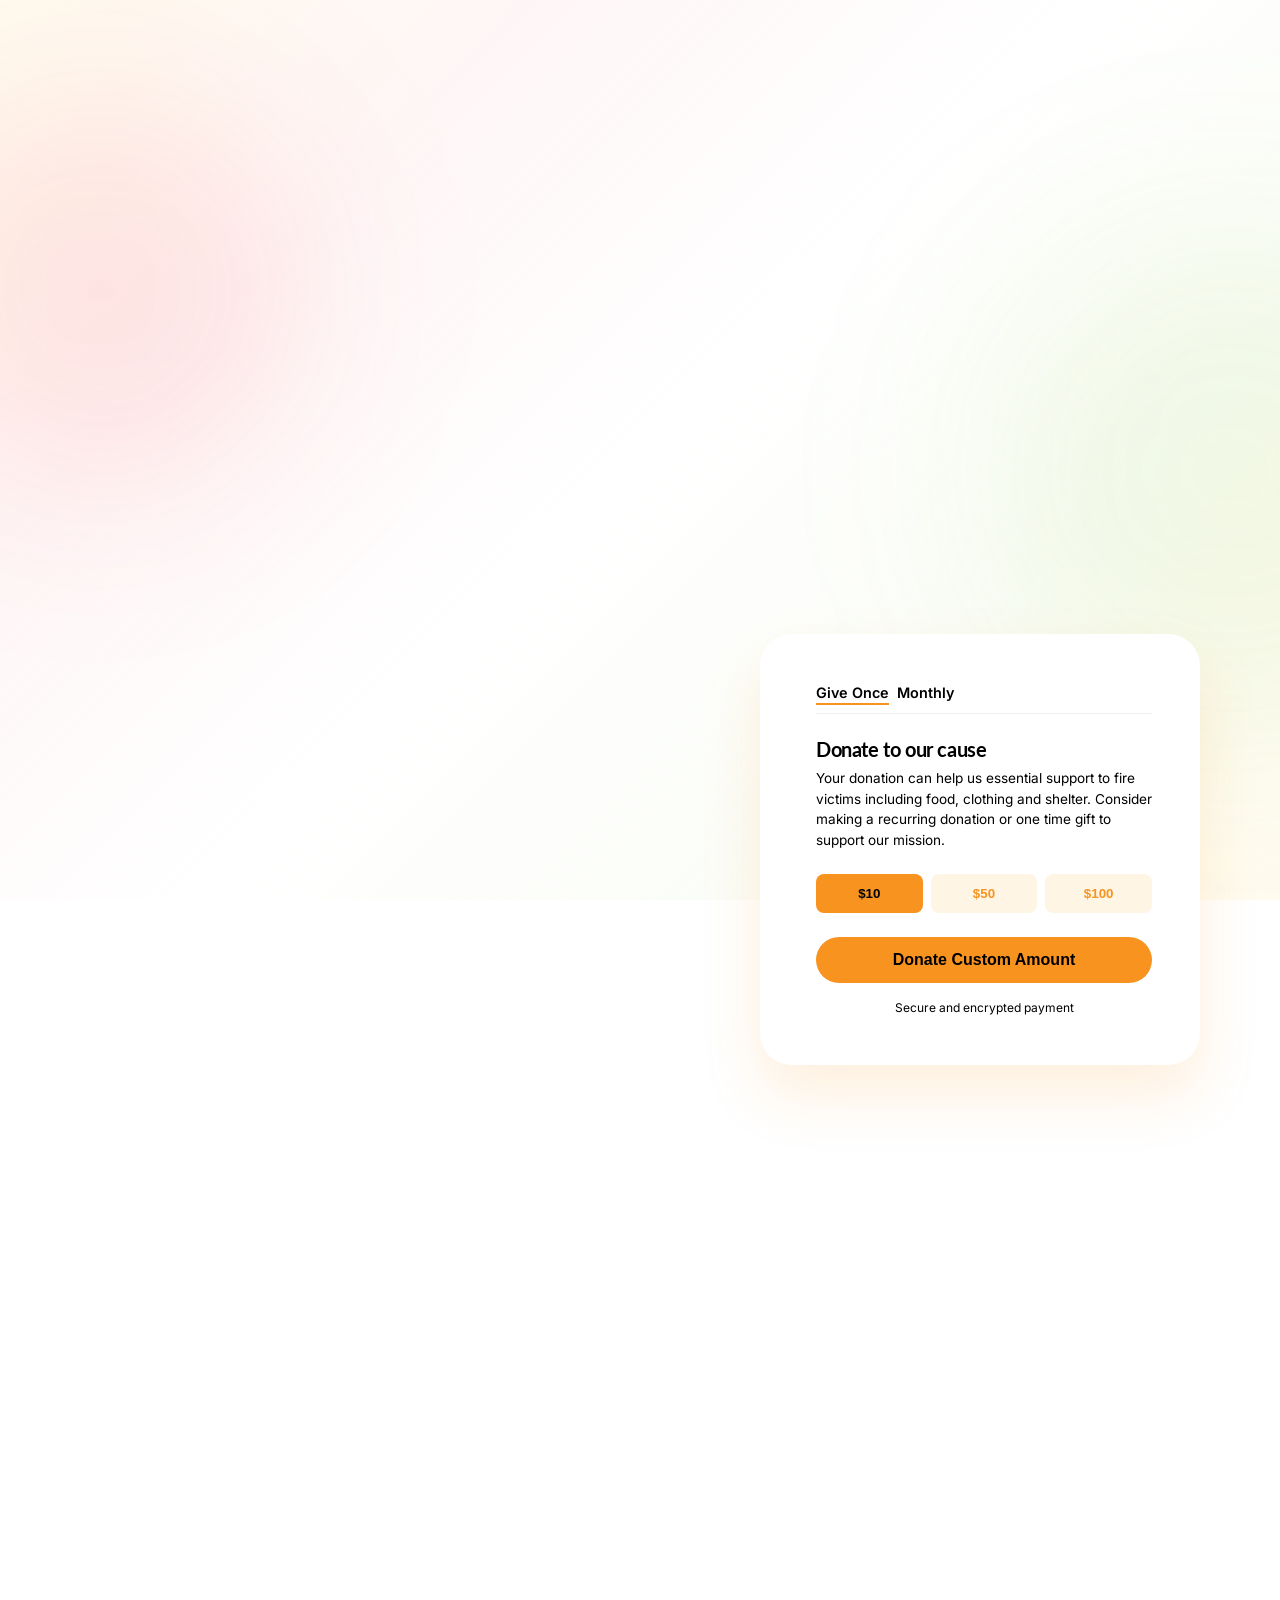
==== commit 5593e6c2: "Update contact details and sync footer navigation links across all pages" ====
--- a/index.html
+++ b/index.html
@@ -57,7 +57,7 @@
                     <div class="hero-slider">
                         <!-- Slide 1 -->
                         <div class="hero-slide active">
-                            <img src="https://i.imgur.com/C4ffpDA.jpg" alt="Emergency Relief" class="hero-bg">
+                            <img src="https://i.imgur.com/Bt0t5u2.jpg" alt="Emergency Relief" class="hero-bg">
                             <div class="hero-gradient"></div>
                             <div class="hero-content">
                                 <div style="background:var(--color-primary-orange); display:inline-block; padding:8px 16px; border-radius:100px; font-weight:700; font-family:var(--font-heading); color:#FFF; margin-bottom: 24px;">
@@ -377,25 +377,28 @@
                             </div>
                         </div>
 
-                        <!-- Navigation 1 -->
+                                                <!-- Navigation 1 -->
                         <div class="footer-links">
                             <h4>Explore Platform</h4>
                             <ul>
-                                <li><a href="about.html">About FVF</a></li>
-                                <li><a href="projects.html">Our Mission</a></li>
-                                <li><a href="index.html#grant">FsF Grant Funding</a></li>
-                                <li><a href="partnership.html">Partners & Donors</a></li>
+                                <li><a href="projects.html">Our Projects</a></li>
+                                <li><a href="social-enterprise.html">Social Enterprise</a></li>
+                                <li><a href="volunteer.html">Volunteer</a></li>
+                                <li><a href="partnership.html">Partnerships</a></li>
+                                <li><a href="about.html">About Us</a></li>
+                                <li><a href="contact.html">Contact Us</a></li>
                             </ul>
                         </div>
 
                         <!-- Navigation 2 -->
                         <div class="footer-links">
-                            <h4>Resources</h4>
+                            <h4>Our Campaigns</h4>
                             <ul>
-                                <li><a href="#">Latest News</a></li>
-                                <li><a href="#">Impact Reports</a></li>
-                                <li><a href="#">Gallery & Media</a></li>
-                                <li><a href="contact.html">Contact Us</a></li>
+                                <li><a href="emergency-relief.html">Emergency Relief</a></li>
+                                <li><a href="fire-prevention.html">Fire Prevention</a></li>
+                                <li><a href="infrastructure-reform.html">Infrastructure Reform</a></li>
+                                <li><a href="livelihood-support.html">Livelihood Support</a></li>
+                                <li><a href="trauma-recovery.html">Trauma Recovery</a></li>
                             </ul>
                         </div>
 
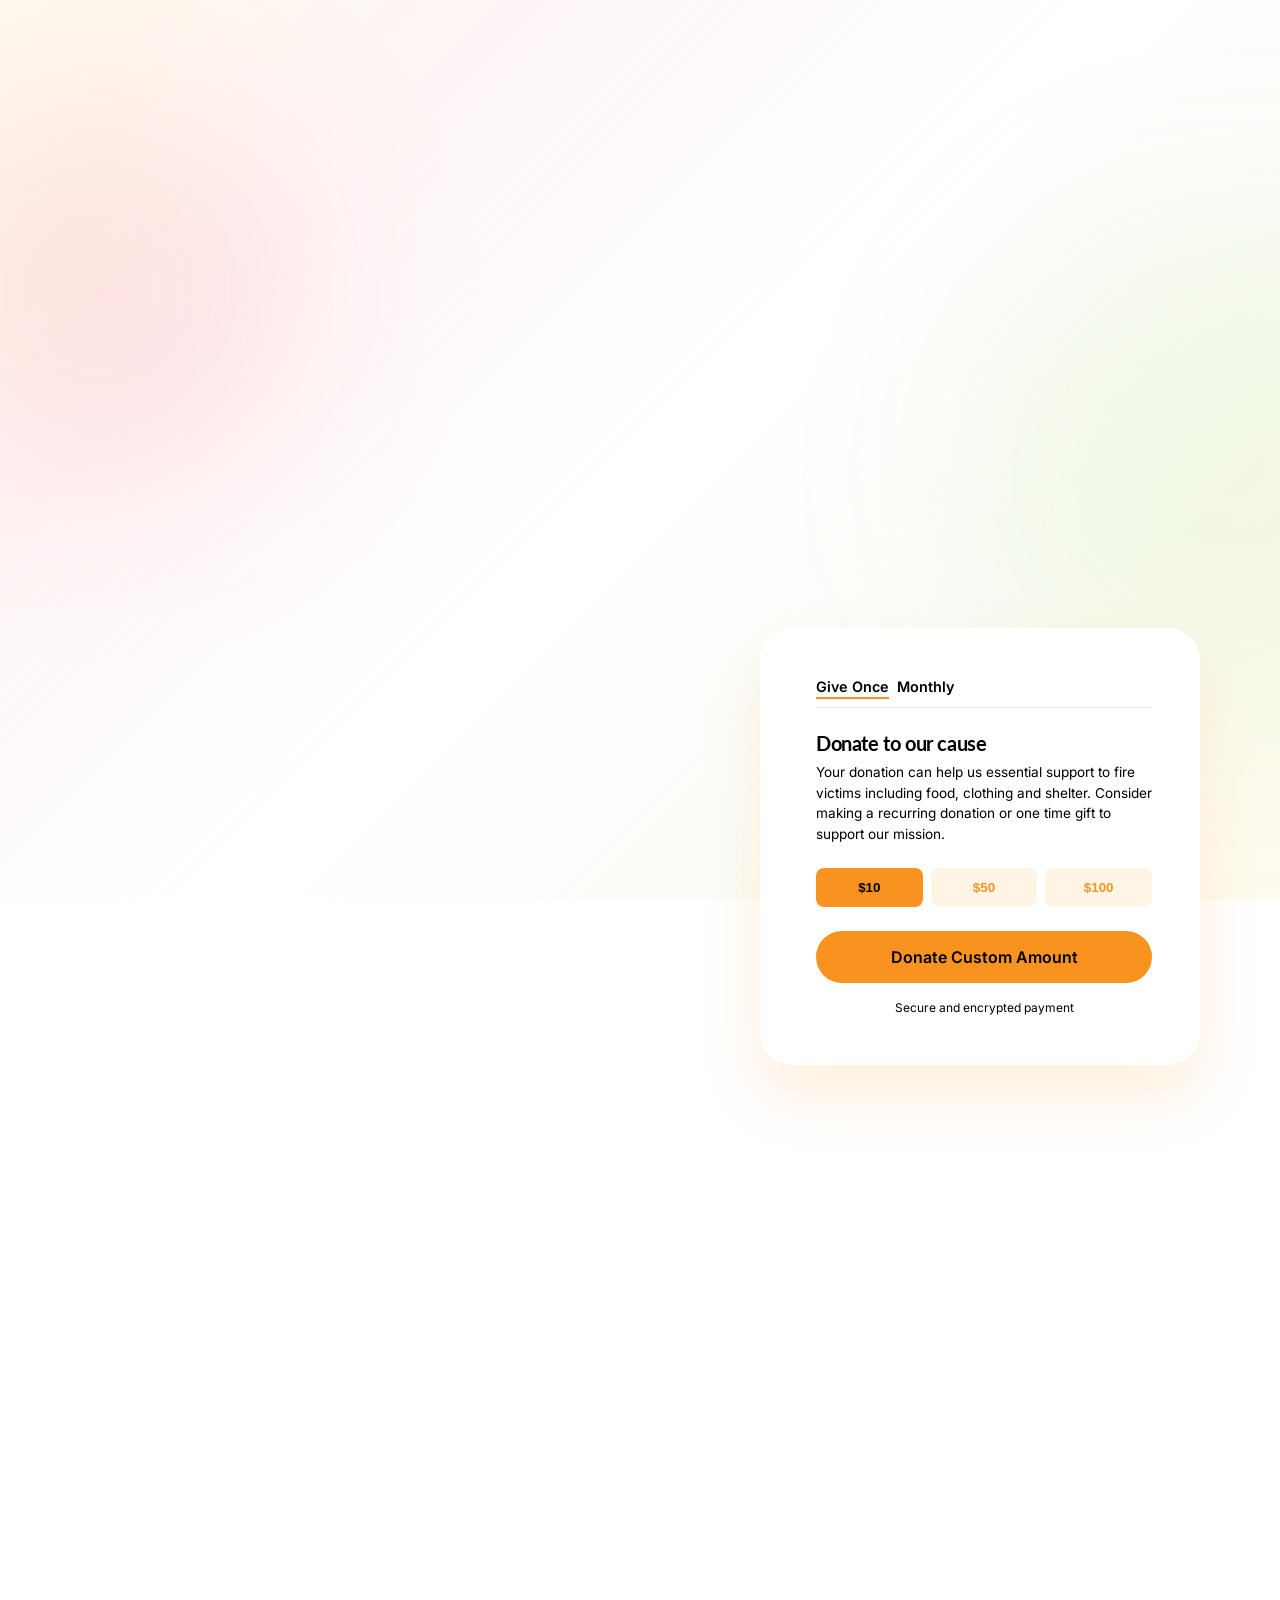
==== commit 5c763dc1: "Fix homepage routing: wire Learn More buttons and donate custom amount link" ====
--- a/index.html
+++ b/index.html
@@ -122,7 +122,7 @@
                         <button class="amt-btn">$100</button>
                     </div>
                     
-                    <button class="btn btn-primary" style="width: 100%;">Donate Custom Amount</button>
+                    <a href="donate.html" class="btn btn-primary" style="width: 100%; box-sizing: border-box; text-align: center;">Donate Custom Amount</a>
                     <p style="text-align:center; font-size:0.75rem; color:var(--color-text-gray); margin-top:16px;">
                         <i class="ph-fill ph-lock-key"></i> Secure and encrypted payment
                     </p>
@@ -202,7 +202,7 @@
                                     <li>Provide medical assistance and psychological support</li>
                                     <li>Offer temporary shelter and accomodation program</li>
                                 </ul>
-                                <a href="emergency-relief.html" class="btn btn-outline" style="border-color:var(--color-primary-red); color:#000; margin-top:24px; border-width:2px; font-weight:700;">EXPLORE EXCLUSIVE LAYOUT <i class="ph-bold ph-arrow-right"></i></a>
+                                <a href="emergency-relief.html" class="btn btn-outline" style="border-color:var(--color-primary-red); color:#000; margin-top:24px; border-width:2px; font-weight:700;">LEARN MORE</a>
                             </div>
                         </div>
                     </div>
@@ -223,7 +223,7 @@
                                     <li>Distribute safety materials such as brochures and posters.</li>
                                     <li>Organise community events and campaigns.</li>
                                 </ul>
-                                <a href="#" class="btn btn-outline" style="border-color:var(--color-primary-orange); color:#000; margin-top:24px; border-width:2px; font-weight:700;">LEARN MORE</a>
+                                <a href="fire-prevention.html" class="btn btn-outline" style="border-color:var(--color-primary-orange); color:#000; margin-top:24px; border-width:2px; font-weight:700;">LEARN MORE</a>
                             </div>
                         </div>
                     </div>
@@ -244,7 +244,7 @@
                                     <li>Offer microfinance and start up support for businesses</li>
                                     <li>Provide tools and equipments for income generating activities.</li>
                                 </ul>
-                                <a href="#" class="btn btn-outline" style="border-color:var(--color-lime); color:#000; margin-top:24px; border-width:2px; font-weight:700;">LEARN MORE</a>
+                                <a href="livelihood-support.html" class="btn btn-outline" style="border-color:var(--color-lime); color:#000; margin-top:24px; border-width:2px; font-weight:700;">LEARN MORE</a>
                             </div>
                         </div>
                     </div>
@@ -265,7 +265,7 @@
                                     <li>Organise support groups and peer-peer support networks</li>
                                     <li>Provide play therapy and recreational activities for children.</li>
                                 </ul>
-                                <a href="#" class="btn btn-outline" style="border-color:var(--color-teal); color:#000; margin-top:24px; border-width:2px; font-weight:700;">LEARN MORE</a>
+                                <a href="trauma-recovery.html" class="btn btn-outline" style="border-color:var(--color-teal); color:#000; margin-top:24px; border-width:2px; font-weight:700;">LEARN MORE</a>
                             </div>
                         </div>
                     </div>
@@ -282,7 +282,7 @@
                                 <li>Conduct fire safety inspection and risks assessments.</li>
                             </ul>
                             <p style="background:#fff; color:#000; padding:16px; border-radius:12px; font-size:0.95rem;"><strong>NB: Adding FsF grant funding content:</strong> Our grant funding programs are set to offer financial assistance to victims re-entering the workforce and launching new startups. Apply today for livelihood rehabilitation.</p>
-                            <a href="#" class="btn btn-outline" style="border-color:var(--color-primary-blue); color:#000; background:#fff; margin-top:16px; border-width:2px; font-weight:700;">LEARN MORE</a>
+                            <a href="infrastructure-reform.html" class="btn btn-outline" style="border-color:var(--color-primary-blue); color:#000; background:#fff; margin-top:16px; border-width:2px; font-weight:700;">LEARN MORE</a>
                         </div>
                         <div class="ih-image">
                             <!-- Needs a vertical image -->
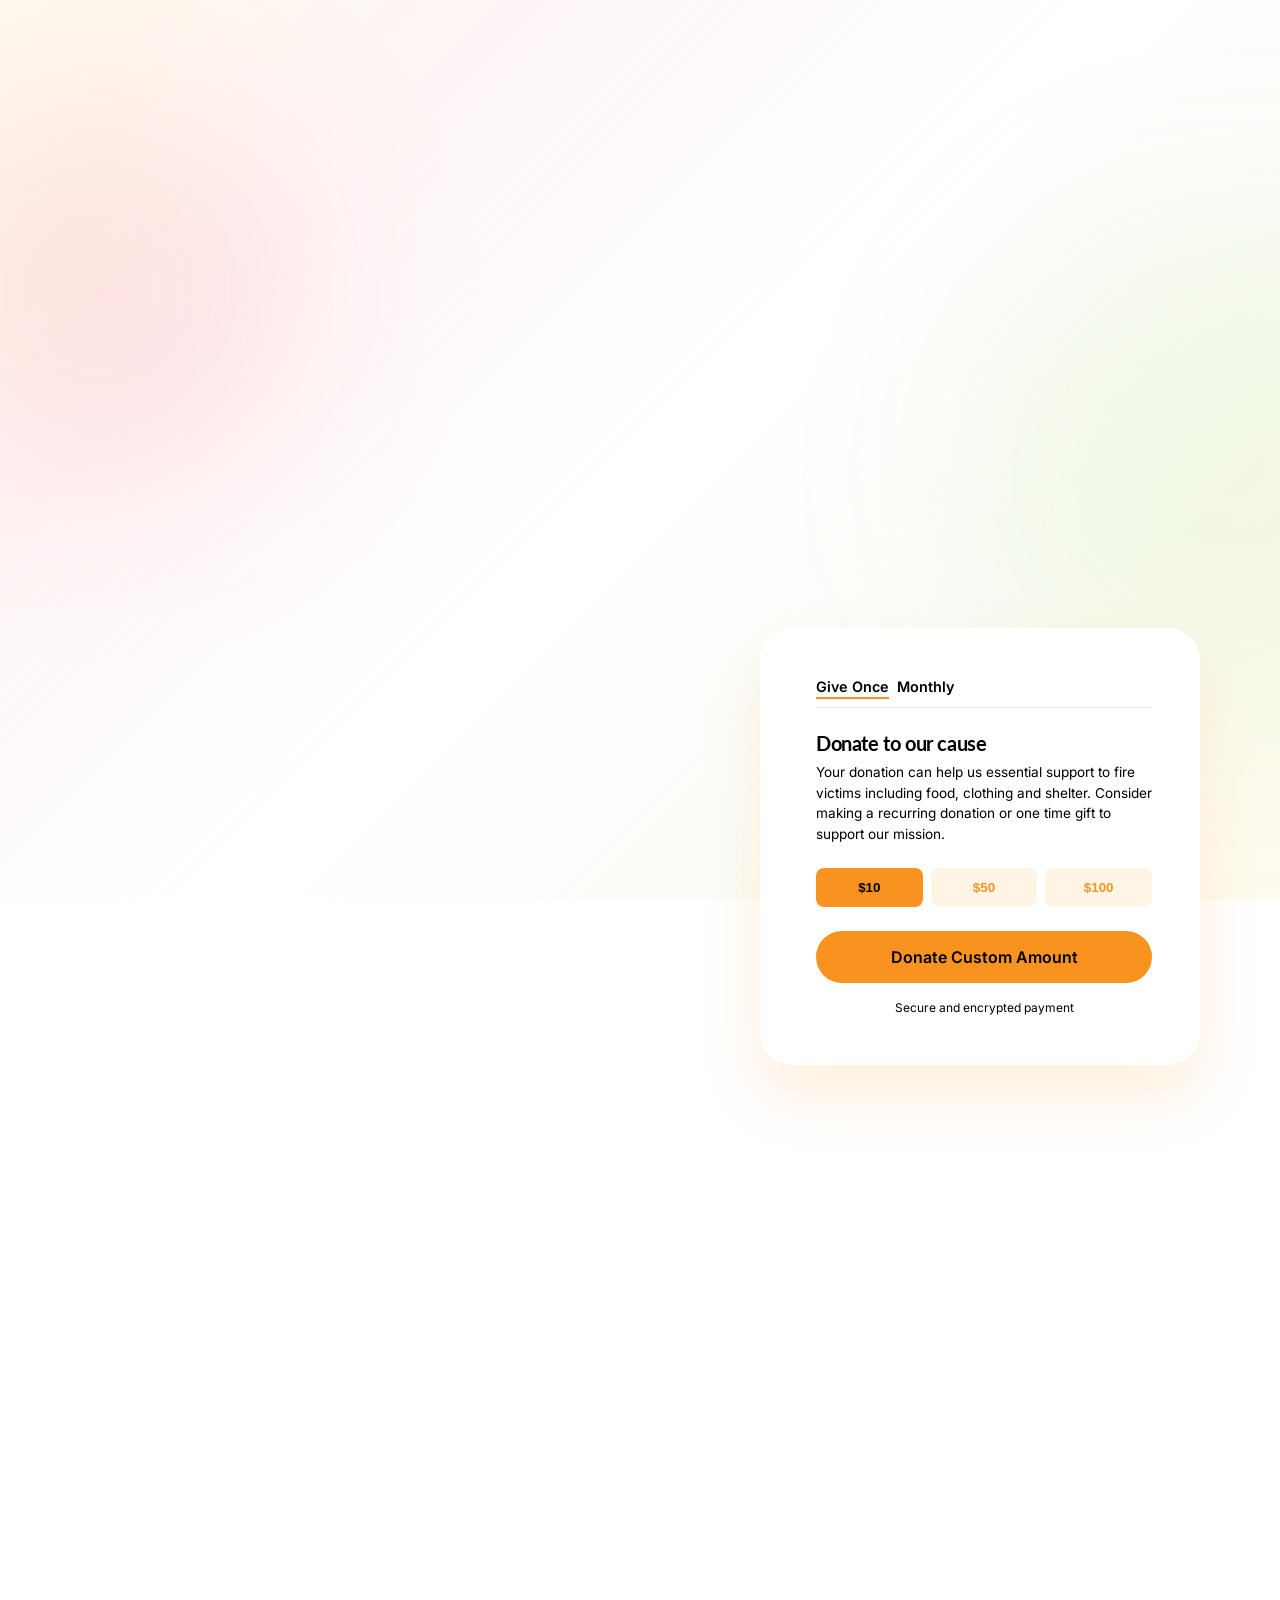
==== commit ee96ea12: "Increase size of footer logo and add specific imagery to emergency-relief and infrastructure-reform " ====
--- a/index.html
+++ b/index.html
@@ -364,8 +364,8 @@
                     <div class="footer-main-grid">
                         <!-- Brand Column -->
                         <div class="footer-brand">
-                            <a href="index.html" class="logo-container" style="display:inline-flex; margin-bottom:24px; background: transparent; padding: 0;">
-                                <img src="https://i.imgur.com/8jLqH6D.png" alt="Fire Victim Friends Logo" style="height: 100px; width: auto; display: block; background: transparent;">
+                            <a href="index.html" class="logo-container" style="display:inline-flex; margin-bottom:16px; background: transparent; padding: 0; margin-top: -12px;">
+                                <img src="https://i.imgur.com/8jLqH6D.png" alt="Fire Victim Friends Logo" style="height: 160px; width: auto; display: block; background: transparent;">
                             </a>
                             <p>Providing emotional support, vital resources, and crisis relief to those affected by fires across Uganda.</p>
                             
